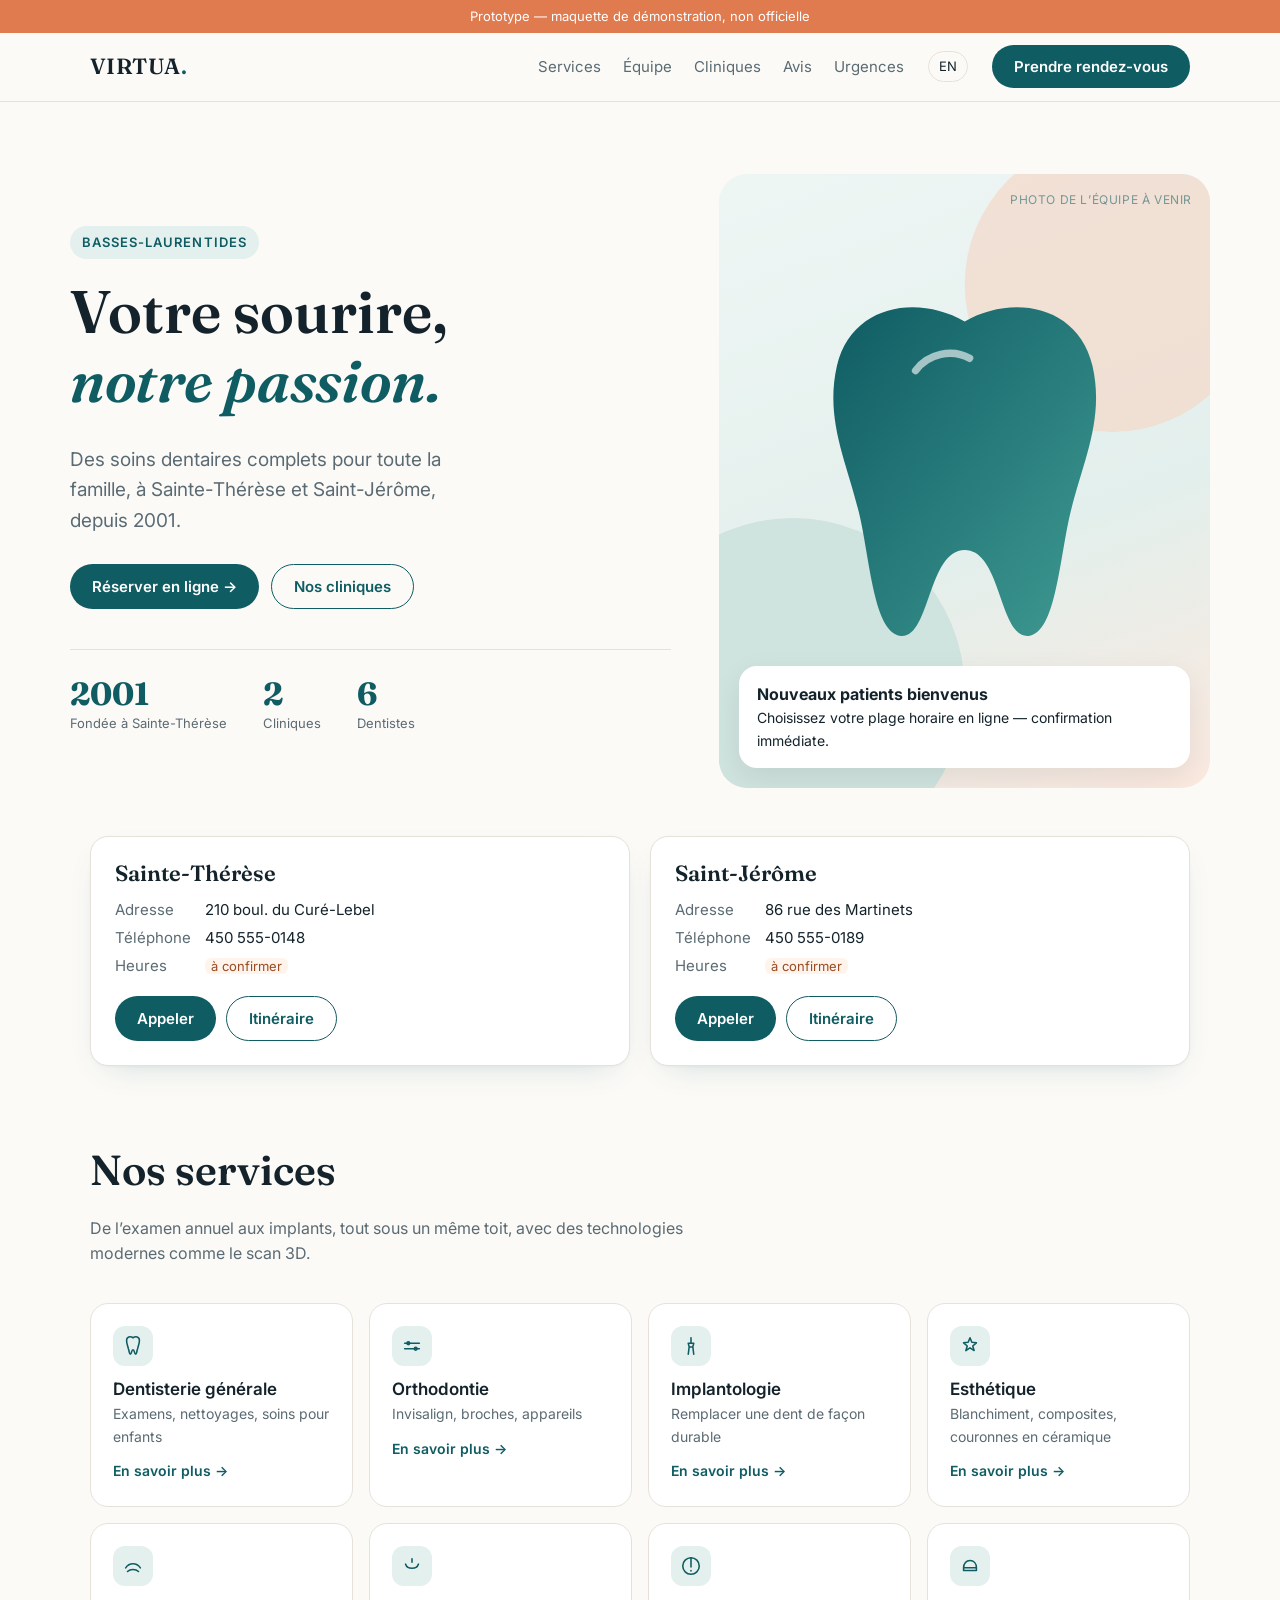
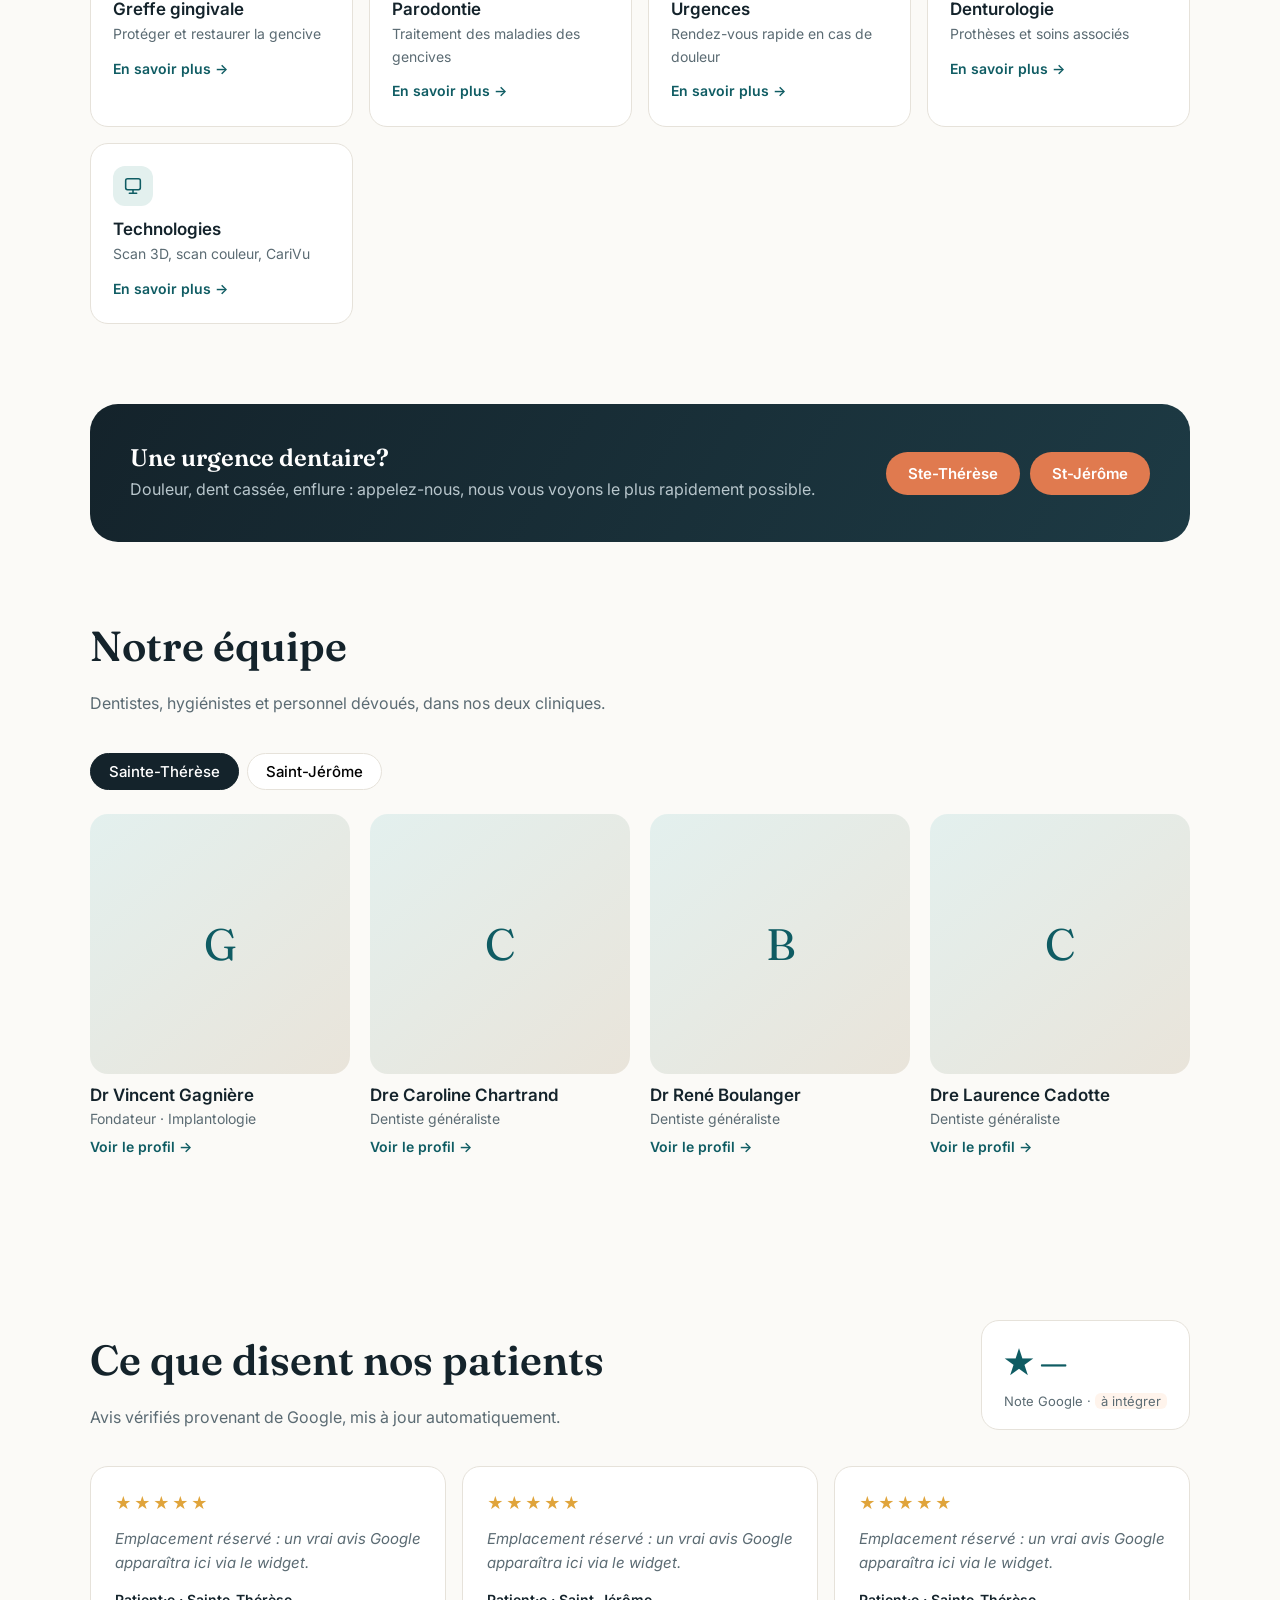
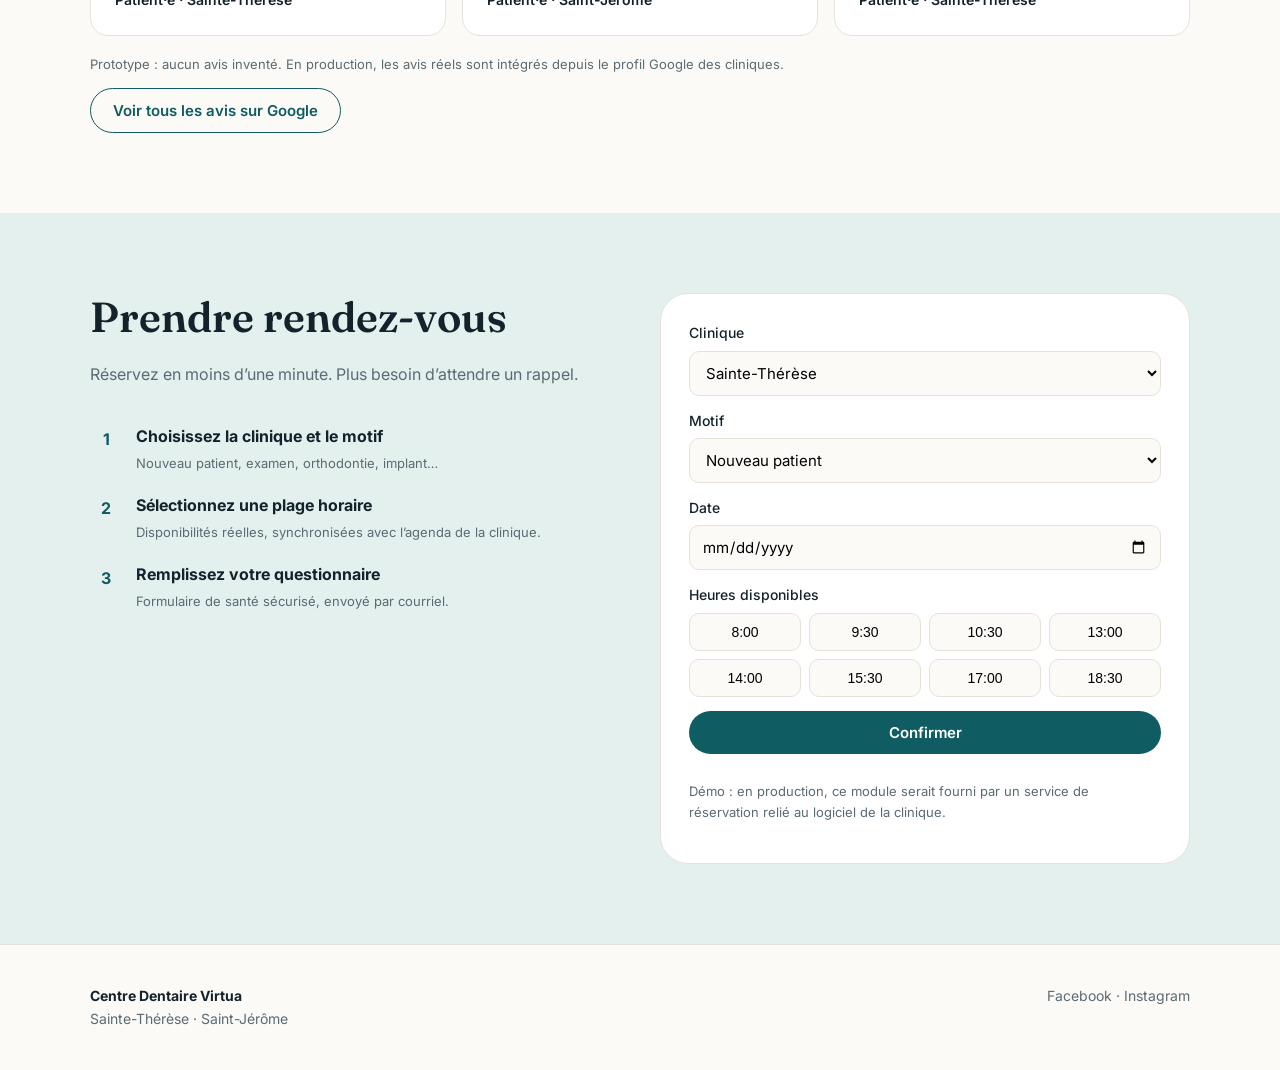
==== dental-prototype/index.html @ 6938bac1 "Add Virtua dental clinic website prototype Fictional demo site (name, dentists, addresses and 555 ph" ====
<!doctype html>
<html lang="fr">
<head>
<meta charset="utf-8"><meta name="robots" content="noindex,nofollow">
<meta name="viewport" content="width=device-width,initial-scale=1">
<title>Centre Dentaire Virtua — Sainte-Thérèse & Saint-Jérôme</title>
<meta name="description" content="Dentistes à Sainte-Thérèse et Saint-Jérôme : dentisterie générale, implants, Invisalign, esthétique, urgences. Prenez rendez-vous en ligne.">
<link rel="preconnect" href="https://fonts.googleapis.com">
<link href="https://fonts.googleapis.com/css2?family=Fraunces:opsz,wght@9..144,500;9..144,600&family=Inter:wght@400;500;600&display=swap" rel="stylesheet">
<script type="application/ld+json">
[{"@context":"https://schema.org","@type":"Dentist","name":"Centre Dentaire Virtua — Sainte-Thérèse","telephone":"+1-450-555-0148","address":{"@type":"PostalAddress","streetAddress":"210 boul. du Curé-Lebel","addressLocality":"Sainte-Thérèse","addressRegion":"QC","addressCountry":"CA"}},
 {"@context":"https://schema.org","@type":"Dentist","name":"Centre Dentaire Virtua — Saint-Jérôme","telephone":"+1-450-555-0189","address":{"@type":"PostalAddress","streetAddress":"86 rue des Martinets","addressLocality":"Saint-Jérôme","addressRegion":"QC","addressCountry":"CA"}}]
</script>
<link rel="stylesheet" href="styles.css">
</head>
<body>
<div class="proto">Prototype — maquette de démonstration, non officielle</div>
<header><div class="wrap nav">
 <a class="logo" href="#">VIRTUA<span>.</span></a>
 <nav><a href="#services">Services</a><a href="#equipe">Équipe</a><a href="#cliniques">Cliniques</a><a href="#avis">Avis</a><a href="#urgence">Urgences</a></nav>
 <a class="lang" href="#">EN</a>
 <a class="btn" href="#rdv">Prendre rendez-vous</a>
</div></header>

<main>
<div class="wrap hero">
 <div>
  <span class="eyebrow">Basses-Laurentides</span>
  <h1>Votre sourire,<br><em>notre passion.</em></h1>
  <p>Des soins dentaires complets pour toute la famille, à Sainte-Thérèse et Saint-Jérôme, depuis 2001.</p>
  <div class="ctas"><a class="btn" href="#rdv">Réserver en ligne →</a><a class="btn ghost" href="#cliniques">Nos cliniques</a></div>
  <div class="stats"><div><b>2001</b><span>Fondée à Sainte-Thérèse</span></div><div><b>2</b><span>Cliniques</span></div><div><b>6</b><span>Dentistes</span></div></div>
 </div>
 <div class="hero-art">
  <svg class="blob" viewBox="0 0 400 500" aria-hidden="true"><defs><linearGradient id="g" x1="0" y1="0" x2="1" y2="1"><stop offset="0" stop-color="#0f5c63"/><stop offset="1" stop-color="#3f9a92"/></linearGradient></defs>
   <circle cx="320" cy="90" r="120" fill="#f6d9c9" opacity=".7"/><circle cx="60" cy="420" r="140" fill="#cfe3df"/>
   <path d="M200 120c-38-22-92-14-104 36-10 44 8 78 18 120 9 38 12 98 34 100 24 2 22-70 52-70s28 72 52 70c22-2 25-62 34-100 10-42 28-76 18-120-12-50-66-58-104-36z" fill="url(#g)"/>
   <path d="M160 160c10-14 30-18 44-10" stroke="#fff" stroke-width="6" stroke-linecap="round" fill="none" opacity=".6"/>
  </svg>
  <div class="ph">photo de l’équipe à venir</div>
  <div class="badge"><b>Nouveaux patients bienvenus</b>Choisissez votre plage horaire en ligne — confirmation immédiate.</div></div>
</div>

<div class="wrap clinics" id="cliniques">
 <div class="clinic"><h3><a href="cliniques/sainte-therese.html">Sainte-Thérèse</a></h3>
  <dl><dt>Adresse</dt><dd>210 boul. du Curé-Lebel</dd><dt>Téléphone</dt><dd>450 555-0148</dd><dt>Heures</dt><dd><span class="todo">à confirmer</span></dd></dl>
  <div class="row"><a class="btn" href="tel:+14505550148">Appeler</a><a class="btn ghost" href="https://maps.google.com/?q=Sainte-Therese+QC">Itinéraire</a></div></div>
 <div class="clinic"><h3><a href="cliniques/saint-jerome.html">Saint-Jérôme</a></h3>
  <dl><dt>Adresse</dt><dd>86 rue des Martinets</dd><dt>Téléphone</dt><dd>450 555-0189</dd><dt>Heures</dt><dd><span class="todo">à confirmer</span></dd></dl>
  <div class="row"><a class="btn" href="tel:+14505550189">Appeler</a><a class="btn ghost" href="https://maps.google.com/?q=Saint-Jerome+QC">Itinéraire</a></div></div>
</div>

<section id="services"><div class="wrap">
 <h2>Nos services</h2><p class="lead">De l’examen annuel aux implants, tout sous un même toit, avec des technologies modernes comme le scan 3D.</p>
 <div class="services" id="svc"></div>
</div></section>

<div class="wrap" id="urgence"><div class="urgent">
 <div><h2>Une urgence dentaire?</h2><p>Douleur, dent cassée, enflure : appelez-nous, nous vous voyons le plus rapidement possible.</p></div>
 <div class="row" style="display:flex;gap:10px;flex-wrap:wrap"><a class="btn" href="tel:+14505550148">Ste-Thérèse</a><a class="btn" href="tel:+14505550189">St-Jérôme</a></div>
</div></div>

<section id="equipe"><div class="wrap">
 <h2>Notre équipe</h2><p class="lead">Dentistes, hygiénistes et personnel dévoués, dans nos deux cliniques.</p>
 <div class="tabs" role="tablist"><button class="tab" role="tab" aria-selected="true" data-c="st">Sainte-Thérèse</button><button class="tab" role="tab" aria-selected="false" data-c="sj">Saint-Jérôme</button></div>
 <div class="team" id="team"></div>
</div></section>

<section id="avis"><div class="wrap">
 <div class="rv-head"><div><h2>Ce que disent nos patients</h2><p class="lead">Avis vérifiés provenant de Google, mis à jour automatiquement.</p></div>
  <div class="rv-score" id="rv-score"><b>★ —</b><span>Note Google · <span class="todo">à intégrer</span></span></div></div>
 <div class="reviews" id="rv-list">
  <figure class="rv"><div class="stars">★★★★★</div><blockquote>Emplacement réservé : un vrai avis Google apparaîtra ici via le widget.</blockquote><figcaption>Patient·e · Sainte-Thérèse</figcaption></figure>
  <figure class="rv"><div class="stars">★★★★★</div><blockquote>Emplacement réservé : un vrai avis Google apparaîtra ici via le widget.</blockquote><figcaption>Patient·e · Saint-Jérôme</figcaption></figure>
  <figure class="rv"><div class="stars">★★★★★</div><blockquote>Emplacement réservé : un vrai avis Google apparaîtra ici via le widget.</blockquote><figcaption>Patient·e · Sainte-Thérèse</figcaption></figure>
 </div>
 <p class="note" id="rv-note" style="margin-top:18px">Prototype : aucun avis inventé. En production, les avis réels sont intégrés depuis le profil Google des cliniques.</p>
 <div class="rv-actions" id="rv-actions"><a class="btn ghost" href="https://www.google.com/search?q=Centre+Dentaire+Virtua">Voir tous les avis sur Google</a></div>
</div></section>

<section id="rdv" style="background:var(--brand-2)"><div class="wrap book">
 <div><h2>Prendre rendez-vous</h2><p class="lead">Réservez en moins d’une minute. Plus besoin d’attendre un rappel.</p>
  <ol class="steps"><li><b>1</b><div><strong>Choisissez la clinique et le motif</strong><br><span class="note">Nouveau patient, examen, orthodontie, implant…</span></div></li>
  <li><b>2</b><div><strong>Sélectionnez une plage horaire</strong><br><span class="note">Disponibilités réelles, synchronisées avec l’agenda de la clinique.</span></div></li>
  <li><b>3</b><div><strong>Remplissez votre questionnaire</strong><br><span class="note">Formulaire de santé sécurisé, envoyé par courriel.</span></div></li></ol></div>
 <form onsubmit="event.preventDefault();this.querySelector('.note.ok').hidden=false">
  <label>Clinique<select><option>Sainte-Thérèse</option><option>Saint-Jérôme</option></select></label>
  <label>Motif<select><option>Nouveau patient</option><option>Examen et nettoyage</option><option>Orthodontie / Invisalign</option><option>Implantologie</option><option>Autre</option></select></label>
  <label>Date<input type="date"></label>
  <div><div style="font-size:14px;font-weight:500;margin-bottom:6px">Heures disponibles</div><div class="slots" id="slots"></div></div>
  <button class="btn" style="justify-content:center">Confirmer</button>
  <p class="note">Démo : en production, ce module serait fourni par un service de réservation relié au logiciel de la clinique.</p>
  <p class="note ok" hidden style="color:var(--brand);font-weight:600">✓ Démo — la réservation serait confirmée ici.</p>
 </form>
</div></section>
</main>

<footer><div class="wrap foot"><div><strong style="color:var(--ink)">Centre Dentaire Virtua</strong><br>Sainte-Thérèse · Saint-Jérôme</div><div>Facebook · Instagram</div></div></footer>
<div class="callbar"><a class="btn ghost" href="tel:+14505550148">Appeler</a><a class="btn" href="#rdv">Réserver</a></div>

<script>
const S=[["Dentisterie générale","Examens, nettoyages, soins pour enfants"],["Orthodontie","Invisalign, broches, appareils"],["Implantologie","Remplacer une dent de façon durable"],["Esthétique","Blanchiment, composites, couronnes en céramique"],["Greffe gingivale","Protéger et restaurer la gencive"],["Parodontie","Traitement des maladies des gencives"],["Urgences","Rendez-vous rapide en cas de douleur"],["Denturologie","Prothèses et soins associés"],["Technologies","Scan 3D, scan couleur, CariVu"]];
const L=["dentisterie-generale", "orthodontie", "implantologie", "esthetique", "greffe-gingivale", "parodontie", "urgences", "denturologie", "technologies"];
const I=['<path d="M12 3c-3-2-7-1-7 3 0 3 1 5 2 9 1 3 1 6 2 6 2 0 1-5 3-5s1 5 3 5c1 0 1-3 2-6 1-4 2-6 2-9 0-4-4-5-7-3z"/>','<path d="M4 9h16M4 15h16"/><circle cx="8" cy="9" r="1.5"/><circle cx="16" cy="15" r="1.5"/>','<path d="M12 3v6M9 9h6l-1 4h-4zM10 13l-1 8M14 13l1 8"/>','<path d="M12 3l2 5 5 .5-4 3.5 1.5 5L12 14l-4.5 3 1.5-5-4-3.5 5-.5z"/>','<path d="M4 14c4-6 12-6 16 0M6 18c3-3 9-3 12 0"/>','<path d="M5 10c2 6 12 6 14 0M12 4v4"/>','<path d="M12 3v10M12 17v.5"/><circle cx="12" cy="12" r="9"/>','<path d="M5 14c0-5 3-8 7-8s7 3 7 8M5 14h14v3H5z"/>','<rect x="4" y="4" width="16" height="12" rx="2"/><path d="M8 20h8M12 16v4"/>'];
svc.innerHTML=S.map(([t,d],i)=>`<a class="svc reveal" href="services/${L[i]}.html"><div class="ic"><svg viewBox="0 0 24 24" fill="none" stroke="currentColor" stroke-width="1.7" stroke-linecap="round" stroke-linejoin="round">${I[i]}</svg></div><h3>${t}</h3><p>${d}</p><span class="more">En savoir plus →</span></a>`).join("");
document.querySelectorAll('.clinic,section h2,.urgent').forEach(e=>e.classList.add('reveal'));
const io=new IntersectionObserver(es=>es.forEach(e=>e.isIntersecting&&(e.target.classList.add('in'),io.unobserve(e.target))),{threshold:.12});
document.querySelectorAll('.reveal').forEach(e=>io.observe(e));
const T={st:[["Dr Vincent Gagnière","Fondateur · Implantologie"],["Dre Caroline Chartrand","Dentiste généraliste"],["Dr René Boulanger","Dentiste généraliste"],["Dre Laurence Cadotte","Dentiste généraliste"]],
 sj:[["Dr André Beauchemin","Chirurgie et esthétique"],["Dre Jessica Grenier","Dentiste généraliste"]]};
function team(c){document.getElementById('team').innerHTML=T[c].map(([n,r])=>`<div class="doc"><div class="pic">${n.split(' ').slice(-1)[0][0]}</div><h3>${n}</h3><p>${r}</p></div>`).join("")}
document.querySelectorAll('.tab').forEach(b=>b.onclick=()=>{document.querySelectorAll('.tab').forEach(x=>x.setAttribute('aria-selected',x===b));team(b.dataset.c)});team('st');
slots.innerHTML=["8:00","9:30","10:30","13:00","14:00","15:30","17:00","18:30"].map(h=>`<button type="button" class="slot" aria-pressed="false">${h}</button>`).join("");
slots.onclick=e=>{if(!e.target.classList.contains('slot'))return;slots.querySelectorAll('.slot').forEach(s=>s.setAttribute('aria-pressed',s===e.target))};
</script>
<script src="reviews.js" defer></script>
<script src="team.js" defer></script>
</body>
</html>
---- dental-prototype/styles.css ----
:root{--bg:#fbfaf7;--ink:#14232b;--muted:#5b6b73;--line:#e6e2da;--brand:#0f5c63;--brand-2:#e3f0ee;--accent:#e07a4f;--card:#fff;--r:18px}
*{box-sizing:border-box}html{scroll-behavior:smooth}
body{margin:0;font:16px/1.6 Inter,system-ui,sans-serif;color:var(--ink);background:var(--bg)}
h1,h2,h3{font-family:Fraunces,Georgia,serif;font-weight:600;line-height:1.15;margin:0 0 .5em}
a{color:inherit}.wrap{max-width:1140px;margin:0 auto;padding:0 20px}
.proto{background:var(--accent);color:#fff;text-align:center;font-size:13px;padding:6px}
header{position:sticky;top:0;z-index:10;background:rgba(251,250,247,.92);backdrop-filter:blur(8px);border-bottom:1px solid var(--line)}
.nav{display:flex;align-items:center;gap:24px;height:68px}
.logo{font-family:Fraunces,serif;font-size:22px;font-weight:600;text-decoration:none;letter-spacing:.02em}
.logo span{color:var(--brand)}
.nav nav{display:flex;gap:22px;margin-left:auto;font-size:15px}
.nav nav a{text-decoration:none;color:var(--muted)}.nav nav a:hover{color:var(--ink)}
.lang{font-size:13px;border:1px solid var(--line);border-radius:99px;padding:4px 10px;text-decoration:none}
.btn{display:inline-flex;align-items:center;gap:8px;background:var(--brand);color:#fff;border:0;border-radius:99px;padding:12px 22px;font:600 15px Inter,sans-serif;text-decoration:none;cursor:pointer}
.btn:hover{filter:brightness(1.1)}.btn.ghost{background:transparent;color:var(--brand);border:1.5px solid var(--brand)}
.hero{padding:72px 0 56px;display:grid;grid-template-columns:1.1fr .9fr;gap:48px;align-items:center}
.hero h1{font-size:clamp(38px,5vw,60px)}.hero p{font-size:19px;color:var(--muted);max-width:34ch}
.hero .ctas{display:flex;gap:12px;flex-wrap:wrap;margin-top:28px}
.hero-art{aspect-ratio:4/5;border-radius:28px;background:linear-gradient(160deg,var(--brand-2),#cfe3df 60%,#f6d9c9);position:relative;overflow:hidden}
.hero-art .badge{position:absolute;left:20px;bottom:20px;right:20px;background:var(--card);border-radius:var(--r);padding:16px 18px;box-shadow:0 10px 30px rgba(0,0,0,.08);font-size:14px}
.hero-art .badge b{display:block;font-size:16px}
.hero-art .ph{position:absolute;top:16px;right:18px;color:var(--brand);opacity:.55;font-size:12px;letter-spacing:.05em;text-transform:uppercase}
.hero-art .blob{position:absolute;inset:0;width:100%;height:100%}
.hero-art{background:linear-gradient(160deg,#eef6f4,#e3efec 60%,#fbe9df)}
.stats{display:flex;gap:36px;margin-top:40px;padding-top:28px;border-top:1px solid var(--line)}
.stats b{display:block;font-family:Fraunces,serif;font-size:32px;color:var(--brand);line-height:1}
.stats span{font-size:13px;color:var(--muted)}
.eyebrow{display:inline-block;font-size:13px;font-weight:600;letter-spacing:.08em;text-transform:uppercase;color:var(--brand);background:var(--brand-2);padding:6px 12px;border-radius:99px;margin-bottom:18px}
.hero h1 em{font-style:italic;color:var(--brand)}
.svc .ic svg{width:22px;height:22px}
.svc .more{display:inline-block;margin-top:12px;font-size:14px;font-weight:600;color:var(--brand)}
@media (prefers-reduced-motion:reduce){.reveal{opacity:1;transform:none;transition:none}}
.clinic{box-shadow:0 1px 2px rgba(0,0,0,.03),0 12px 32px -18px rgba(15,92,99,.25)}
.doc .pic{font-size:44px}
.clinics{display:grid;grid-template-columns:1fr 1fr;gap:20px;margin-top:-8px}
.clinic{background:var(--card);border:1px solid var(--line);border-radius:var(--r);padding:24px}
.clinic h3{font-size:22px}.clinic dl{display:grid;grid-template-columns:auto 1fr;gap:4px 14px;margin:12px 0 18px;font-size:15px}
.clinic dt{color:var(--muted)}.clinic dd{margin:0}
.clinic .row{display:flex;gap:10px;flex-wrap:wrap}
.todo{background:#fff4ec;color:#9a4a22;border-radius:6px;padding:0 6px;font-size:13px}
section{padding:80px 0}section h2{font-size:clamp(30px,3.5vw,42px)}
.lead{color:var(--muted);max-width:60ch;margin-bottom:36px}
.services{display:grid;grid-template-columns:repeat(auto-fill,minmax(240px,1fr));gap:16px}
.svc{background:var(--card);border:1px solid var(--line);border-radius:var(--r);padding:22px;text-decoration:none;transition:.2s}
.svc:hover{border-color:var(--brand);transform:translateY(-2px)}
.svc .ic{width:40px;height:40px;border-radius:12px;background:var(--brand-2);display:grid;place-items:center;margin-bottom:14px;color:var(--brand)}
.svc h3{font-family:Inter,sans-serif;font-size:17px;margin-bottom:4px}.svc p{margin:0;color:var(--muted);font-size:14px}
.urgent{color:#fff;border-radius:28px;padding:40px;display:flex;justify-content:space-between;align-items:center;gap:24px;flex-wrap:wrap}
.urgent h2{margin:0}.urgent p{color:#b8c6cc;margin:.3em 0 0}
.urgent .btn{background:var(--accent)}
.tabs{display:flex;gap:8px;margin-bottom:24px}
.tab{border:1px solid var(--line);background:var(--card);border-radius:99px;padding:8px 18px;cursor:pointer;font:500 15px Inter}
.tab[aria-selected=true]{background:var(--ink);color:#fff;border-color:var(--ink)}
.team{display:grid;grid-template-columns:repeat(auto-fill,minmax(220px,1fr));gap:20px}
.doc .pic{aspect-ratio:1;border-radius:var(--r);background:linear-gradient(140deg,var(--brand-2),#e9e4da);margin-bottom:12px;display:grid;place-items:center;font-family:Fraunces;font-size:44px;color:var(--brand)}
.doc h3{font-family:Inter;font-size:17px;margin:0}.doc p{margin:2px 0 0;color:var(--muted);font-size:14px}
.book{display:grid;grid-template-columns:1fr 1fr;gap:40px;align-items:start}
form{background:var(--card);border:1px solid var(--line);border-radius:28px;padding:28px;display:grid;gap:14px}
label{font-size:14px;font-weight:500;display:grid;gap:6px}
select,input{font:15px Inter;padding:11px 12px;border:1px solid var(--line);border-radius:10px;background:var(--bg)}
.slots{display:grid;grid-template-columns:repeat(4,1fr);gap:8px}
.slot{border:1px solid var(--line);border-radius:10px;padding:10px 0;text-align:center;font-size:14px;cursor:pointer;background:var(--bg)}
.slot[aria-pressed=true]{background:var(--brand);color:#fff;border-color:var(--brand)}
.note{font-size:13px;color:var(--muted)}
.steps{list-style:none;padding:0;margin:0;display:grid;gap:18px}
.steps li{display:flex;gap:14px}.steps b{flex:none;width:32px;height:32px;border-radius:50%;background:var(--brand-2);color:var(--brand);display:grid;place-items:center}
footer{border-top:1px solid var(--line);padding:40px 0;color:var(--muted);font-size:14px}
.foot{display:flex;justify-content:space-between;flex-wrap:wrap;gap:20px}
.callbar{display:none}
.clinic{box-shadow:0 1px 2px rgba(0,0,0,.03),0 12px 32px -18px rgba(15,92,99,.25)}
.urgent{background:linear-gradient(120deg,#14232b,#1d3a44)}
@media (max-width:860px){
 .nav nav{display:none}.hero,.book,.clinics{grid-template-columns:1fr}.hero{padding:40px 0}
 .hero-art{aspect-ratio:16/10}section{padding:56px 0}.urgent{padding:28px}
 .callbar{display:grid;grid-template-columns:1fr 1fr;position:fixed;bottom:0;left:0;right:0;background:var(--card);border-top:1px solid var(--line);padding:10px;gap:10px;z-index:20}
 .callbar a{justify-content:center}body{padding-bottom:72px}
}

.rv-head{display:flex;justify-content:space-between;align-items:end;gap:24px;flex-wrap:wrap}
.rv-score{background:var(--card);border:1px solid var(--line);border-radius:var(--r);padding:16px 22px;margin-bottom:36px}
.rv-score b{display:block;font-family:Fraunces,serif;font-size:32px;color:var(--brand)}.rv-score span{font-size:13px;color:var(--muted)}
.reviews{display:grid;grid-template-columns:repeat(auto-fill,minmax(280px,1fr));gap:16px}
.rv{margin:0;background:var(--card);border:1px solid var(--line);border-radius:var(--r);padding:24px}
.stars{color:#e0a43b;letter-spacing:2px}.rv blockquote{margin:10px 0 14px;font-size:15px;color:var(--muted);font-style:italic}
.rv figcaption{font-size:14px;font-weight:600}
.clinic h3 a{text-decoration:none}.clinic h3 a:hover{color:var(--brand)}
.page-hero{padding:56px 0 24px}.page-hero h1{font-size:clamp(36px,5vw,56px)}.page-hero p{font-size:19px;color:var(--muted);max-width:60ch}
.crumbs{font-size:14px;color:var(--muted);margin-bottom:18px}.crumbs a{color:var(--brand)}
.prose{max-width:68ch}.prose h2{font-size:28px;margin-top:1.6em}.prose li{margin:.3em 0}
.side{background:var(--card);border:1px solid var(--line);border-radius:var(--r);padding:24px;position:sticky;top:90px}
.cols{display:grid;grid-template-columns:1fr 320px;gap:48px;align-items:start;padding-bottom:80px}
.map{border:0;width:100%;height:320px;border-radius:var(--r)}
@media (max-width:860px){.cols{grid-template-columns:1fr}.side{position:static}}
.rv-actions{display:flex;gap:10px;flex-wrap:wrap;margin-top:12px}
.rv-author{display:flex;gap:10px;align-items:center}.rv-author img{border-radius:50%}.rv-author a{text-decoration:none}.rv-author small{font-weight:400;color:var(--muted)}

.doc[role=button]{cursor:pointer;border-radius:var(--r);transition:.2s}
.doc[role=button]:hover .pic,.doc[role=button]:focus-visible .pic{box-shadow:0 0 0 3px var(--brand);transform:translateY(-2px)}
.doc .pic{transition:.2s}.doc[role=button]:focus-visible{outline:none}
.doc .more{display:inline-block;margin-top:6px;font-size:14px;font-weight:600;color:var(--brand)}
dialog.bio{border:0;padding:0;border-radius:24px;max-width:520px;width:calc(100% - 32px);box-shadow:0 30px 80px -20px rgba(0,0,0,.35);color:var(--ink);background:var(--card)}
dialog.bio::backdrop{background:rgba(20,35,43,.45);backdrop-filter:blur(3px)}
.bio-in{padding:28px;position:relative}
.bio-x{position:absolute;top:14px;right:14px;width:36px;height:36px;border-radius:50%;border:1px solid var(--line);background:var(--bg);font-size:20px;cursor:pointer}
.bio-top{display:flex;gap:18px;align-items:center;margin-bottom:16px}
.bio-top .pic{width:84px;height:84px;flex:none;border-radius:20px;background:linear-gradient(140deg,var(--brand-2),#e9e4da);display:grid;place-items:center;font-family:Fraunces,serif;font-size:36px;color:var(--brand)}
.bio-top h3{font-size:24px;margin:0}.bio-top p{margin:2px 0}
.bio-tags{display:flex;gap:8px;flex-wrap:wrap;margin:14px 0 20px}.bio-tags span{background:var(--brand-2);color:var(--brand);border-radius:99px;padding:4px 12px;font-size:13px;font-weight:500}
.bio-cta{display:flex;gap:10px;flex-wrap:wrap;margin-bottom:12px}
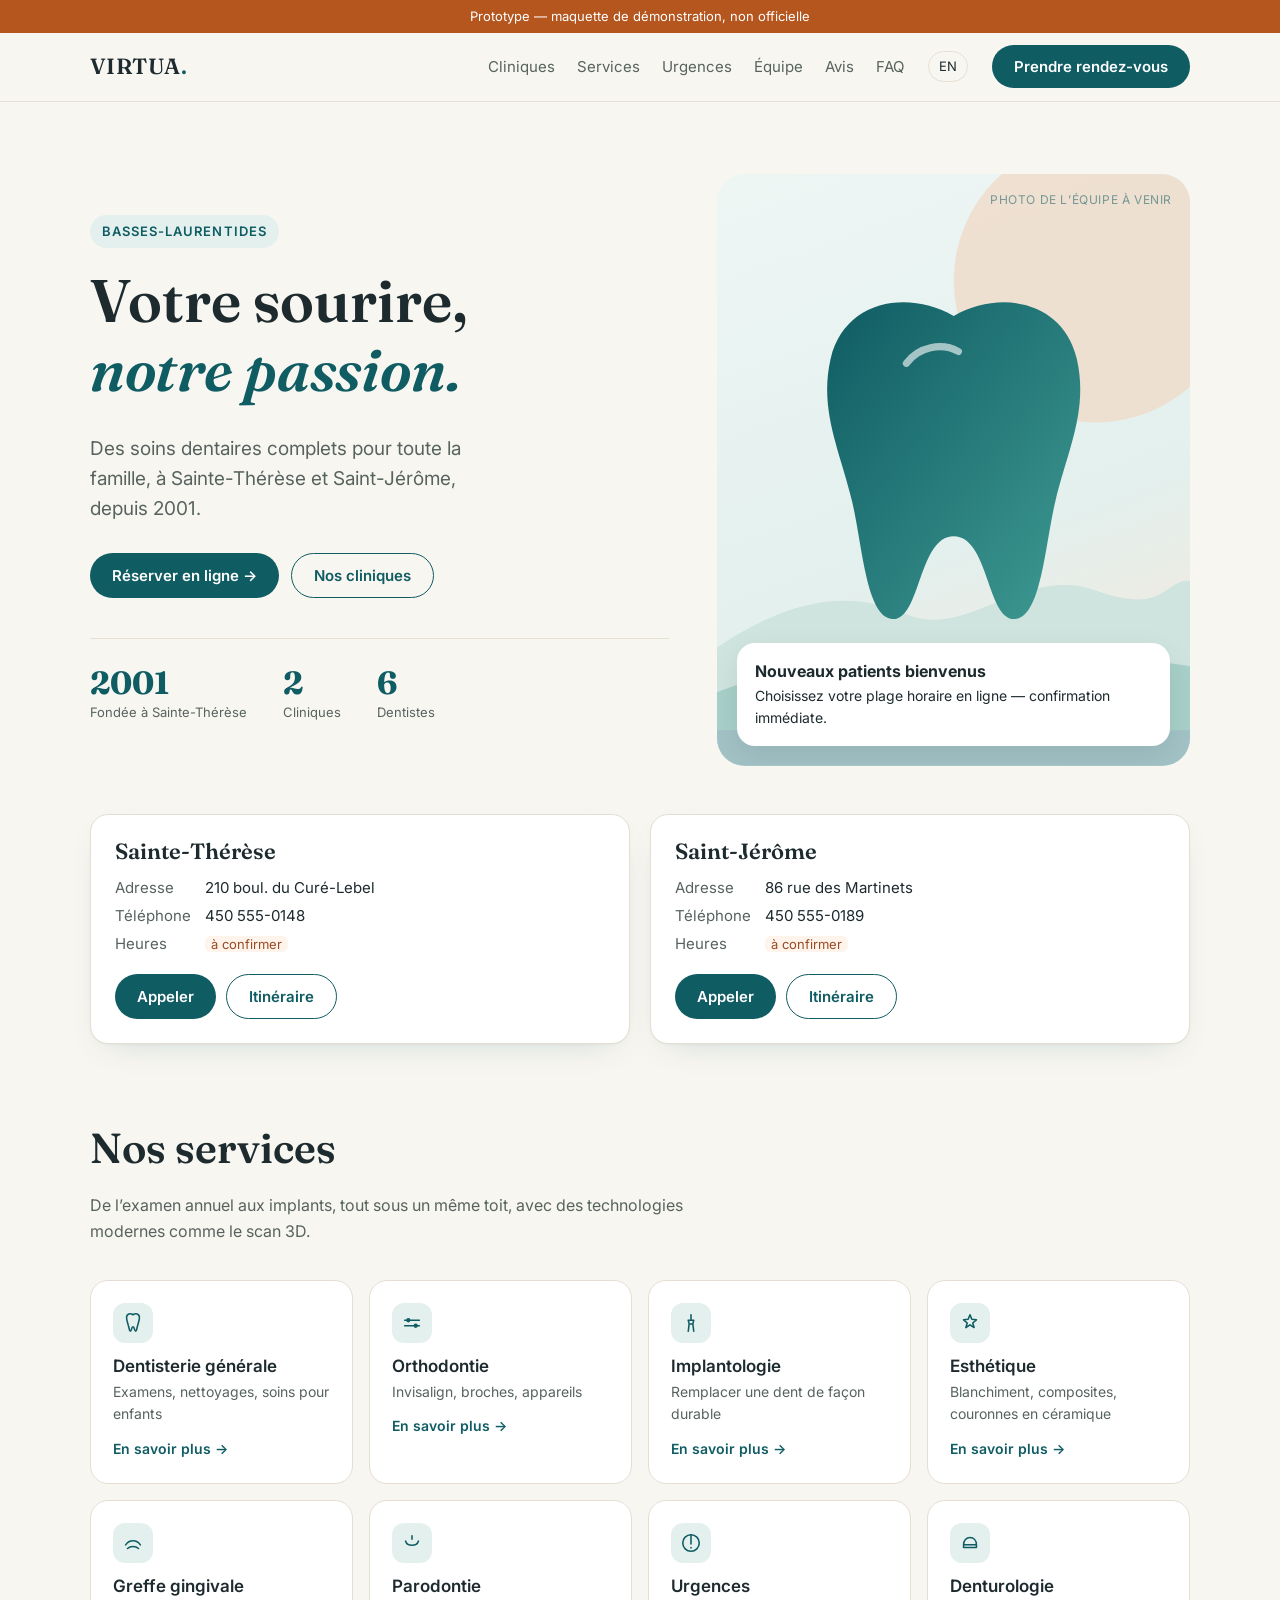
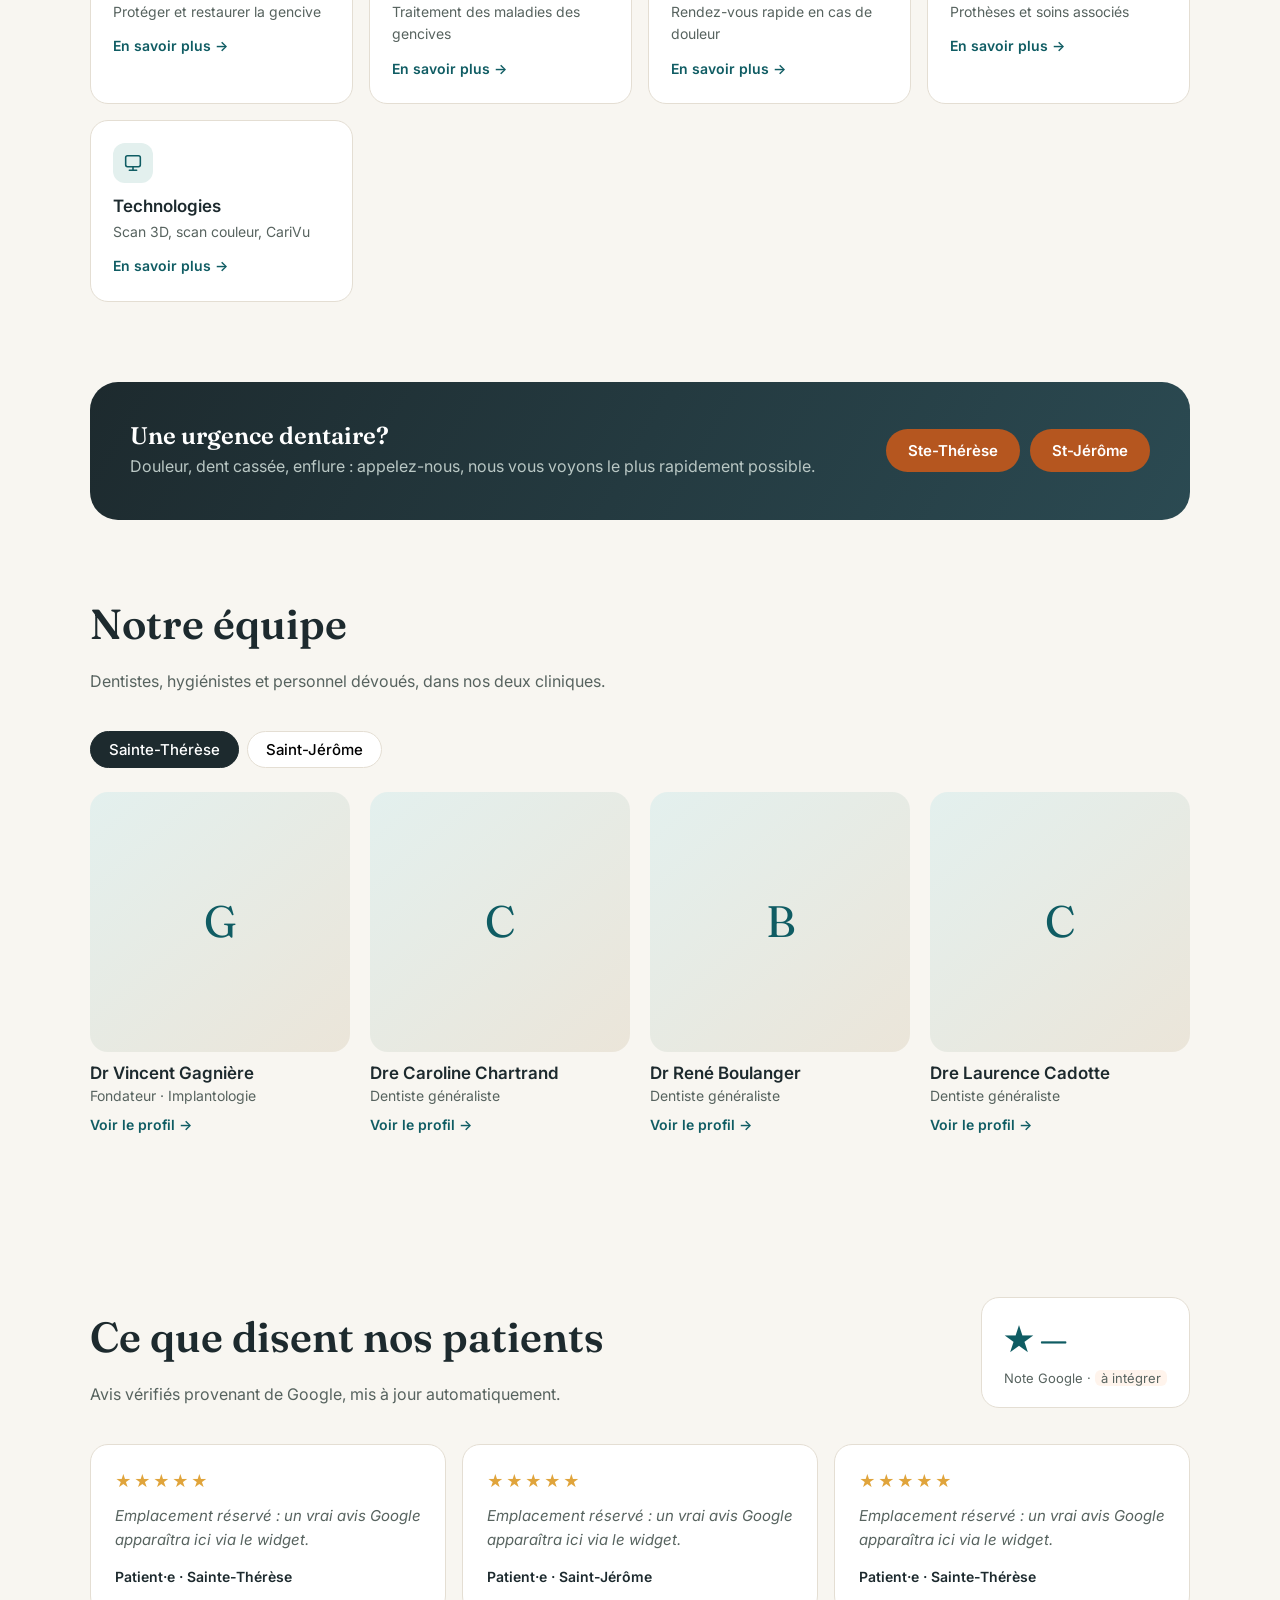
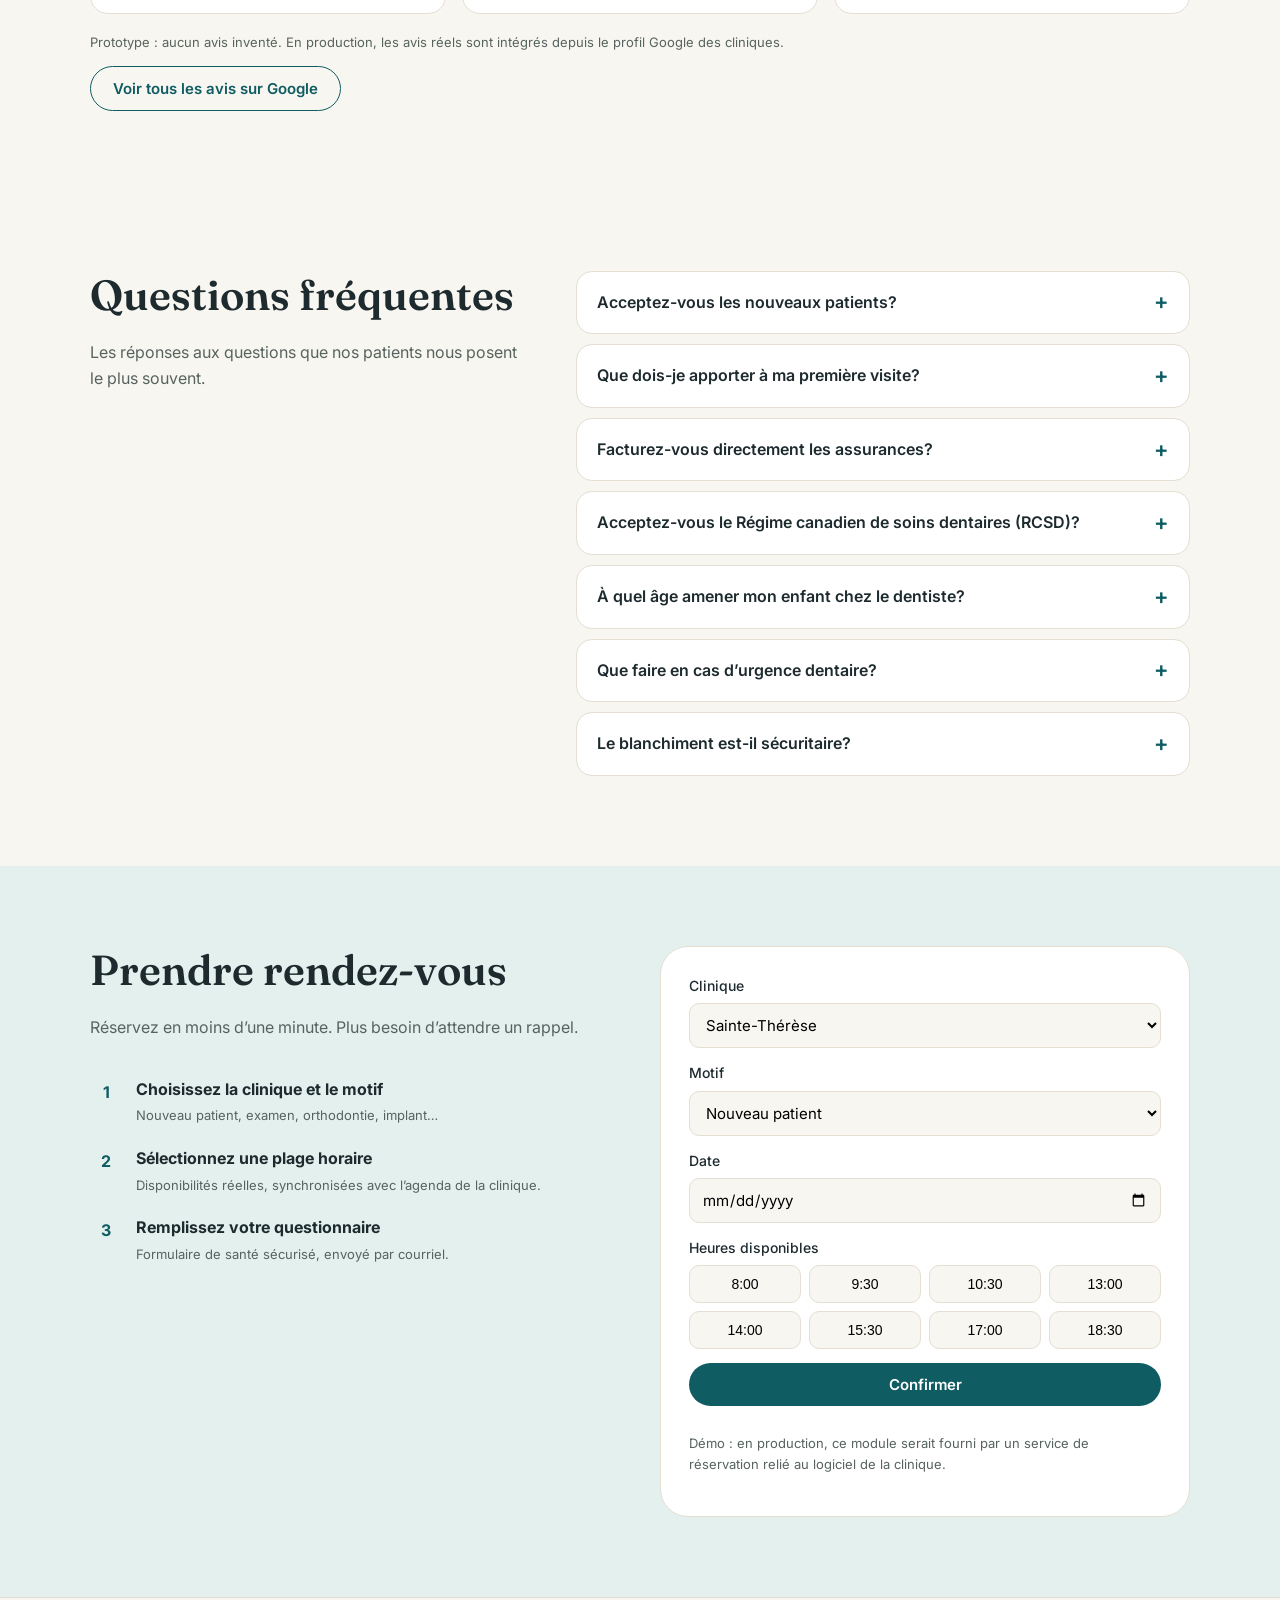
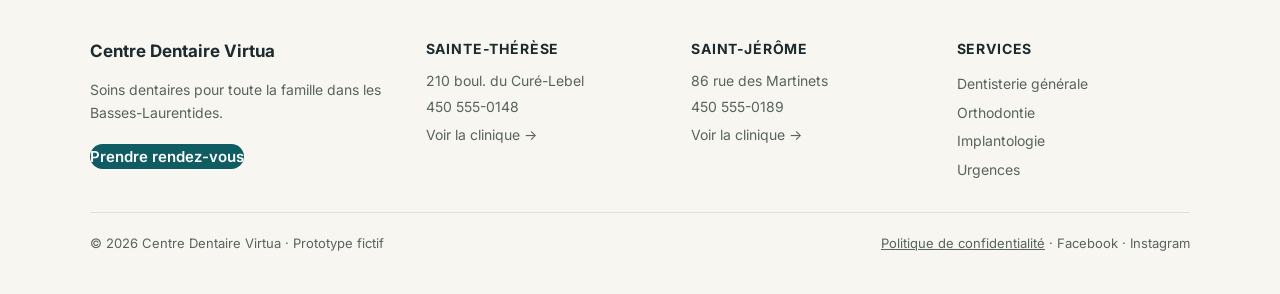
==== commit ad4573a1: "Update Virtua dental prototype Teal + Laurentides accent palette, phone menu and layout fixes, FAQ, " ====
--- a/dental-prototype/index.html
+++ b/dental-prototype/index.html
@@ -17,8 +17,8 @@
 <div class="proto">Prototype — maquette de démonstration, non officielle</div>
 <header><div class="wrap nav">
  <a class="logo" href="#">VIRTUA<span>.</span></a>
- <nav><a href="#services">Services</a><a href="#equipe">Équipe</a><a href="#cliniques">Cliniques</a><a href="#avis">Avis</a><a href="#urgence">Urgences</a></nav>
- <a class="lang" href="#">EN</a>
+ <nav onclick="if(event.target.tagName==='A')this.closest('header').classList.remove('open')"><a href="#cliniques">Cliniques</a><a href="#services">Services</a><a href="#urgence">Urgences</a><a href="#equipe">Équipe</a><a href="#avis">Avis</a><a href="#faq">FAQ</a></nav>
+ <button class="menu-btn" aria-label="Menu" aria-expanded="false" onclick="const h=this.closest('header');h.classList.toggle('open');this.setAttribute('aria-expanded',h.classList.contains('open'))">☰</button><a class="lang" href="#">EN</a>
  <a class="btn" href="#rdv">Prendre rendez-vous</a>
 </div></header>
 
@@ -33,7 +33,7 @@
  </div>
  <div class="hero-art">
   <svg class="blob" viewBox="0 0 400 500" aria-hidden="true"><defs><linearGradient id="g" x1="0" y1="0" x2="1" y2="1"><stop offset="0" stop-color="#0f5c63"/><stop offset="1" stop-color="#3f9a92"/></linearGradient></defs>
-   <circle cx="320" cy="90" r="120" fill="#f6d9c9" opacity=".7"/><circle cx="60" cy="420" r="140" fill="#cfe3df"/>
+   <circle cx="320" cy="90" r="120" fill="#f1d9c4" opacity=".7"/><path d="M0 400 C60 360 110 350 160 372 S260 330 320 352 S380 340 400 344 V500 H0z" fill="#cfe3df"/><path d="M0 438 C70 410 130 404 190 424 S300 398 400 416 V500 H0z" fill="#a8cfc9"/><path d="M0 470 H400 V500 H0z" fill="#9fb9c4" opacity=".55"/>
    <path d="M200 120c-38-22-92-14-104 36-10 44 8 78 18 120 9 38 12 98 34 100 24 2 22-70 52-70s28 72 52 70c22-2 25-62 34-100 10-42 28-76 18-120-12-50-66-58-104-36z" fill="url(#g)"/>
    <path d="M160 160c10-14 30-18 44-10" stroke="#fff" stroke-width="6" stroke-linecap="round" fill="none" opacity=".6"/>
   </svg>
@@ -78,25 +78,32 @@
  <div class="rv-actions" id="rv-actions"><a class="btn ghost" href="https://www.google.com/search?q=Centre+Dentaire+Virtua">Voir tous les avis sur Google</a></div>
 </div></section>
 
+<section id="faq"><div class="wrap faq-wrap"><div><h2>Questions fréquentes</h2><p class="lead">Les réponses aux questions que nos patients nous posent le plus souvent.</p></div><div class="faq"><details class="faq-item"><summary>Acceptez-vous les nouveaux patients?</summary><p>Oui, dans nos deux cliniques. Réservez en ligne en choisissant « Nouveau patient » ou appelez-nous.</p></details><details class="faq-item"><summary>Que dois-je apporter à ma première visite?</summary><p>Une pièce d’identité, votre carte d’assurance dentaire, la liste de vos médicaments et, si possible, vos radiographies récentes. Vous pouvez remplir votre questionnaire de santé en ligne avant la visite.</p></details><details class="faq-item"><summary>Facturez-vous directement les assurances?</summary><p><span class="todo">à confirmer avec la clinique</span> La plupart des cliniques transmettent la réclamation à l’assureur pour que vous ne payiez que votre portion.</p></details><details class="faq-item"><summary>Acceptez-vous le Régime canadien de soins dentaires (RCSD)?</summary><p><span class="todo">à confirmer avec la clinique</span></p></details><details class="faq-item"><summary>À quel âge amener mon enfant chez le dentiste?</summary><p>Nous recommandons une première visite vers 3 ans, ou dès que toutes les dents primaires sont sorties. Au Québec, plusieurs soins pour les enfants de moins de 10 ans sont couverts par la RAMQ.</p></details><details class="faq-item"><summary>Que faire en cas d’urgence dentaire?</summary><p>Appelez la clinique la plus proche dès l’ouverture : nous réservons des plages pour les urgences. Consultez aussi notre page <a href="services/urgences.html">Urgences</a> pour savoir quoi faire en attendant.</p></details><details class="faq-item"><summary>Le blanchiment est-il sécuritaire?</summary><p>Oui, lorsqu’il est supervisé par un dentiste. Nous évaluons d’abord vos dents et gencives pour choisir la méthode appropriée.</p></details></div></div></section>
+
 <section id="rdv" style="background:var(--brand-2)"><div class="wrap book">
  <div><h2>Prendre rendez-vous</h2><p class="lead">Réservez en moins d’une minute. Plus besoin d’attendre un rappel.</p>
   <ol class="steps"><li><b>1</b><div><strong>Choisissez la clinique et le motif</strong><br><span class="note">Nouveau patient, examen, orthodontie, implant…</span></div></li>
   <li><b>2</b><div><strong>Sélectionnez une plage horaire</strong><br><span class="note">Disponibilités réelles, synchronisées avec l’agenda de la clinique.</span></div></li>
   <li><b>3</b><div><strong>Remplissez votre questionnaire</strong><br><span class="note">Formulaire de santé sécurisé, envoyé par courriel.</span></div></li></ol></div>
- <form onsubmit="event.preventDefault();this.querySelector('.note.ok').hidden=false">
+ <form id="bk" novalidate>
   <label>Clinique<select><option>Sainte-Thérèse</option><option>Saint-Jérôme</option></select></label>
   <label>Motif<select><option>Nouveau patient</option><option>Examen et nettoyage</option><option>Orthodontie / Invisalign</option><option>Implantologie</option><option>Autre</option></select></label>
-  <label>Date<input type="date"></label>
+  <label>Date<input type="date" id="bk-date" required></label><p class="note err" id="bk-err" hidden></p>
   <div><div style="font-size:14px;font-weight:500;margin-bottom:6px">Heures disponibles</div><div class="slots" id="slots"></div></div>
   <button class="btn" style="justify-content:center">Confirmer</button>
   <p class="note">Démo : en production, ce module serait fourni par un service de réservation relié au logiciel de la clinique.</p>
-  <p class="note ok" hidden style="color:var(--brand);font-weight:600">✓ Démo — la réservation serait confirmée ici.</p>
+  <p class="note ok" id="bk-ok" hidden style="color:var(--brand);font-weight:600"></p>
  </form>
 </div></section>
 </main>
 
-<footer><div class="wrap foot"><div><strong style="color:var(--ink)">Centre Dentaire Virtua</strong><br>Sainte-Thérèse · Saint-Jérôme</div><div>Facebook · Instagram</div></div></footer>
-<div class="callbar"><a class="btn ghost" href="tel:+14505550148">Appeler</a><a class="btn" href="#rdv">Réserver</a></div>
+<footer><div class="wrap"><div class="foot-grid">
+ <div><strong style="color:var(--ink);font-size:17px">Centre Dentaire Virtua</strong><p>Soins dentaires pour toute la famille dans les Basses-Laurentides.</p><a class="btn" style="display:inline-flex;color:#fff;margin-top:6px" href="index.html#rdv">Prendre rendez-vous</a></div>
+ <div><h4>Sainte-Thérèse</h4><span>210 boul. du Curé-Lebel</span><a href="tel:+14505550148">450 555-0148</a><a href="cliniques/sainte-therese.html">Voir la clinique →</a></div>
+ <div><h4>Saint-Jérôme</h4><span>86 rue des Martinets</span><a href="tel:+14505550189">450 555-0189</a><a href="cliniques/saint-jerome.html">Voir la clinique →</a></div>
+ <div><h4>Services</h4><a href="services/dentisterie-generale.html">Dentisterie générale</a><a href="services/orthodontie.html">Orthodontie</a><a href="services/implantologie.html">Implantologie</a><a href="services/urgences.html">Urgences</a></div>
+</div><div class="foot-legal"><span>© 2026 Centre Dentaire Virtua · Prototype fictif</span><span><a href="#" style="display:inline">Politique de confidentialité</a> · Facebook · Instagram</span></div></div></footer>
+<div class="callbar"><a class="btn ghost" href="#cliniques">Appeler</a><a class="btn" href="#rdv">Réserver</a></div>
 
 <script>
 const S=[["Dentisterie générale","Examens, nettoyages, soins pour enfants"],["Orthodontie","Invisalign, broches, appareils"],["Implantologie","Remplacer une dent de façon durable"],["Esthétique","Blanchiment, composites, couronnes en céramique"],["Greffe gingivale","Protéger et restaurer la gencive"],["Parodontie","Traitement des maladies des gencives"],["Urgences","Rendez-vous rapide en cas de douleur"],["Denturologie","Prothèses et soins associés"],["Technologies","Scan 3D, scan couleur, CariVu"]];
@@ -112,6 +119,20 @@
 document.querySelectorAll('.tab').forEach(b=>b.onclick=()=>{document.querySelectorAll('.tab').forEach(x=>x.setAttribute('aria-selected',x===b));team(b.dataset.c)});team('st');
 slots.innerHTML=["8:00","9:30","10:30","13:00","14:00","15:30","17:00","18:30"].map(h=>`<button type="button" class="slot" aria-pressed="false">${h}</button>`).join("");
 slots.onclick=e=>{if(!e.target.classList.contains('slot'))return;slots.querySelectorAll('.slot').forEach(s=>s.setAttribute('aria-pressed',s===e.target))};
+
+(function(){const f=document.getElementById('bk'),d=document.getElementById('bk-date'),err=document.getElementById('bk-err'),ok=document.getElementById('bk-ok');
+const t=new Date();t.setDate(t.getDate()+1);d.min=t.toISOString().slice(0,10);
+const show=m=>{err.textContent=m;err.hidden=!m};
+d.addEventListener('change',()=>{const day=new Date(d.value+'T12:00').getDay();show(day===0||day===6?'Nos cliniques sont fermées la fin de semaine. Choisissez un jour de semaine.':'')});
+f.addEventListener('submit',e=>{e.preventDefault();ok.hidden=true;
+ const slot=f.querySelector('.slot[aria-pressed=true]');
+ if(!d.value)return show('Choisissez une date.');
+ const day=new Date(d.value+'T12:00').getDay();if(day===0||day===6)return show('Nos cliniques sont fermées la fin de semaine. Choisissez un jour de semaine.');
+ if(!slot)return show('Choisissez une heure.');
+ show('');const [c,m]=f.querySelectorAll('select');
+ const date=new Date(d.value+'T12:00').toLocaleDateString('fr-CA',{weekday:'long',day:'numeric',month:'long'});
+ ok.textContent=`✓ Démo : ${m.value} à ${c.value}, ${date} à ${slot.textContent}. En production, une confirmation serait envoyée par courriel.`;ok.hidden=false;});
+})();
 </script>
 <script src="reviews.js" defer></script>
 <script src="team.js" defer></script>
--- a/dental-prototype/styles.css
+++ b/dental-prototype/styles.css
@@ -1,10 +1,10 @@
-:root{--bg:#fbfaf7;--ink:#14232b;--muted:#5b6b73;--line:#e6e2da;--brand:#0f5c63;--brand-2:#e3f0ee;--accent:#e07a4f;--card:#fff;--r:18px}
+:root{--bg:#f8f6f1;--ink:#1d2a2e;--muted:#57635f;--line:#e4ded3;--brand:#0f5c63;--brand-2:#e3f0ee;--accent:#b5561f;--card:#fff;--r:18px}
 *{box-sizing:border-box}html{scroll-behavior:smooth}
 body{margin:0;font:16px/1.6 Inter,system-ui,sans-serif;color:var(--ink);background:var(--bg)}
 h1,h2,h3{font-family:Fraunces,Georgia,serif;font-weight:600;line-height:1.15;margin:0 0 .5em}
 a{color:inherit}.wrap{max-width:1140px;margin:0 auto;padding:0 20px}
 .proto{background:var(--accent);color:#fff;text-align:center;font-size:13px;padding:6px}
-header{position:sticky;top:0;z-index:10;background:rgba(251,250,247,.92);backdrop-filter:blur(8px);border-bottom:1px solid var(--line)}
+header{position:sticky;top:0;z-index:10;background:rgba(248,246,241,.92);backdrop-filter:blur(8px);border-bottom:1px solid var(--line)}
 .nav{display:flex;align-items:center;gap:24px;height:68px}
 .logo{font-family:Fraunces,serif;font-size:22px;font-weight:600;text-decoration:none;letter-spacing:.02em}
 .logo span{color:var(--brand)}
@@ -13,15 +13,15 @@
 .lang{font-size:13px;border:1px solid var(--line);border-radius:99px;padding:4px 10px;text-decoration:none}
 .btn{display:inline-flex;align-items:center;gap:8px;background:var(--brand);color:#fff;border:0;border-radius:99px;padding:12px 22px;font:600 15px Inter,sans-serif;text-decoration:none;cursor:pointer}
 .btn:hover{filter:brightness(1.1)}.btn.ghost{background:transparent;color:var(--brand);border:1.5px solid var(--brand)}
-.hero{padding:72px 0 56px;display:grid;grid-template-columns:1.1fr .9fr;gap:48px;align-items:center}
+.hero{padding:72px 20px 56px;display:grid;grid-template-columns:1.1fr .9fr;gap:48px;align-items:center}
 .hero h1{font-size:clamp(38px,5vw,60px)}.hero p{font-size:19px;color:var(--muted);max-width:34ch}
 .hero .ctas{display:flex;gap:12px;flex-wrap:wrap;margin-top:28px}
-.hero-art{aspect-ratio:4/5;border-radius:28px;background:linear-gradient(160deg,var(--brand-2),#cfe3df 60%,#f6d9c9);position:relative;overflow:hidden}
+.hero-art{aspect-ratio:4/5;border-radius:28px;background:linear-gradient(160deg,var(--brand-2),#cfe3df 60%,#f1d9c4);position:relative;overflow:hidden}
 .hero-art .badge{position:absolute;left:20px;bottom:20px;right:20px;background:var(--card);border-radius:var(--r);padding:16px 18px;box-shadow:0 10px 30px rgba(0,0,0,.08);font-size:14px}
 .hero-art .badge b{display:block;font-size:16px}
 .hero-art .ph{position:absolute;top:16px;right:18px;color:var(--brand);opacity:.55;font-size:12px;letter-spacing:.05em;text-transform:uppercase}
 .hero-art .blob{position:absolute;inset:0;width:100%;height:100%}
-.hero-art{background:linear-gradient(160deg,#eef6f4,#e3efec 60%,#fbe9df)}
+.hero-art{background:linear-gradient(160deg,#eef6f4,#e3f0ee 60%,#f7e6d6)}
 .stats{display:flex;gap:36px;margin-top:40px;padding-top:28px;border-top:1px solid var(--line)}
 .stats b{display:block;font-family:Fraunces,serif;font-size:32px;color:var(--brand);line-height:1}
 .stats span{font-size:13px;color:var(--muted)}
@@ -42,17 +42,17 @@
 .lead{color:var(--muted);max-width:60ch;margin-bottom:36px}
 .services{display:grid;grid-template-columns:repeat(auto-fill,minmax(240px,1fr));gap:16px}
 .svc{background:var(--card);border:1px solid var(--line);border-radius:var(--r);padding:22px;text-decoration:none;transition:.2s}
-.svc:hover{border-color:var(--brand);transform:translateY(-2px)}
+.svc:hover{border-color:var(--brand)}
 .svc .ic{width:40px;height:40px;border-radius:12px;background:var(--brand-2);display:grid;place-items:center;margin-bottom:14px;color:var(--brand)}
 .svc h3{font-family:Inter,sans-serif;font-size:17px;margin-bottom:4px}.svc p{margin:0;color:var(--muted);font-size:14px}
 .urgent{color:#fff;border-radius:28px;padding:40px;display:flex;justify-content:space-between;align-items:center;gap:24px;flex-wrap:wrap}
-.urgent h2{margin:0}.urgent p{color:#b8c6cc;margin:.3em 0 0}
+.urgent h2{margin:0}.urgent p{color:#b9c7c4;margin:.3em 0 0}
 .urgent .btn{background:var(--accent)}
 .tabs{display:flex;gap:8px;margin-bottom:24px}
 .tab{border:1px solid var(--line);background:var(--card);border-radius:99px;padding:8px 18px;cursor:pointer;font:500 15px Inter}
 .tab[aria-selected=true]{background:var(--ink);color:#fff;border-color:var(--ink)}
 .team{display:grid;grid-template-columns:repeat(auto-fill,minmax(220px,1fr));gap:20px}
-.doc .pic{aspect-ratio:1;border-radius:var(--r);background:linear-gradient(140deg,var(--brand-2),#e9e4da);margin-bottom:12px;display:grid;place-items:center;font-family:Fraunces;font-size:44px;color:var(--brand)}
+.doc .pic{aspect-ratio:1;border-radius:var(--r);background:linear-gradient(140deg,var(--brand-2),#ebe5d9);margin-bottom:12px;display:grid;place-items:center;font-family:Fraunces;font-size:44px;color:var(--brand)}
 .doc h3{font-family:Inter;font-size:17px;margin:0}.doc p{margin:2px 0 0;color:var(--muted);font-size:14px}
 .book{display:grid;grid-template-columns:1fr 1fr;gap:40px;align-items:start}
 form{background:var(--card);border:1px solid var(--line);border-radius:28px;padding:28px;display:grid;gap:14px}
@@ -68,9 +68,9 @@
 .foot{display:flex;justify-content:space-between;flex-wrap:wrap;gap:20px}
 .callbar{display:none}
 .clinic{box-shadow:0 1px 2px rgba(0,0,0,.03),0 12px 32px -18px rgba(15,92,99,.25)}
-.urgent{background:linear-gradient(120deg,#14232b,#1d3a44)}
+.urgent{background:linear-gradient(120deg,#1d2a2e,#2b4a52)}
 @media (max-width:860px){
- .nav nav{display:none}.hero,.book,.clinics{grid-template-columns:1fr}.hero{padding:40px 0}
+ .nav nav{display:none}.hero,.book,.clinics{grid-template-columns:1fr}.hero{padding:32px 20px 40px}
  .hero-art{aspect-ratio:16/10}section{padding:56px 0}.urgent{padding:28px}
  .callbar{display:grid;grid-template-columns:1fr 1fr;position:fixed;bottom:0;left:0;right:0;background:var(--card);border-top:1px solid var(--line);padding:10px;gap:10px;z-index:20}
  .callbar a{justify-content:center}body{padding-bottom:72px}
@@ -95,15 +95,39 @@
 .rv-author{display:flex;gap:10px;align-items:center}.rv-author img{border-radius:50%}.rv-author a{text-decoration:none}.rv-author small{font-weight:400;color:var(--muted)}
 
 .doc[role=button]{cursor:pointer;border-radius:var(--r);transition:.2s}
-.doc[role=button]:hover .pic,.doc[role=button]:focus-visible .pic{box-shadow:0 0 0 3px var(--brand);transform:translateY(-2px)}
+.doc[role=button]:hover .pic,.doc[role=button]:focus-visible .pic{box-shadow:0 0 0 3px var(--brand)}
 .doc .pic{transition:.2s}.doc[role=button]:focus-visible{outline:none}
 .doc .more{display:inline-block;margin-top:6px;font-size:14px;font-weight:600;color:var(--brand)}
 dialog.bio{border:0;padding:0;border-radius:24px;max-width:520px;width:calc(100% - 32px);box-shadow:0 30px 80px -20px rgba(0,0,0,.35);color:var(--ink);background:var(--card)}
-dialog.bio::backdrop{background:rgba(20,35,43,.45);backdrop-filter:blur(3px)}
+dialog.bio::backdrop{background:rgba(29,42,46,.45);backdrop-filter:blur(3px)}
 .bio-in{padding:28px;position:relative}
 .bio-x{position:absolute;top:14px;right:14px;width:36px;height:36px;border-radius:50%;border:1px solid var(--line);background:var(--bg);font-size:20px;cursor:pointer}
 .bio-top{display:flex;gap:18px;align-items:center;margin-bottom:16px}
-.bio-top .pic{width:84px;height:84px;flex:none;border-radius:20px;background:linear-gradient(140deg,var(--brand-2),#e9e4da);display:grid;place-items:center;font-family:Fraunces,serif;font-size:36px;color:var(--brand)}
+.bio-top .pic{width:84px;height:84px;flex:none;border-radius:20px;background:linear-gradient(140deg,var(--brand-2),#ebe5d9);display:grid;place-items:center;font-family:Fraunces,serif;font-size:36px;color:var(--brand)}
 .bio-top h3{font-size:24px;margin:0}.bio-top p{margin:2px 0}
 .bio-tags{display:flex;gap:8px;flex-wrap:wrap;margin:14px 0 20px}.bio-tags span{background:var(--brand-2);color:var(--brand);border-radius:99px;padding:4px 12px;font-size:13px;font-weight:500}
 .bio-cta{display:flex;gap:10px;flex-wrap:wrap;margin-bottom:12px}
+
+[id]{scroll-margin-top:84px}
+
+.menu-btn{display:none;width:42px;height:42px;border-radius:12px;border:1px solid var(--line);background:var(--card);cursor:pointer;margin-left:auto;font-size:20px;color:var(--ink)}
+@media (max-width:860px){
+ .nav{gap:12px}.nav>.btn{display:none}.menu-btn{display:grid;place-items:center}.nav .lang{order:2}
+ .nav nav{position:absolute;top:68px;left:0;right:0;flex-direction:column;gap:0;background:var(--card);border-bottom:1px solid var(--line);box-shadow:0 20px 30px -20px rgba(0,0,0,.2);padding:8px 20px 16px}
+ .nav nav a{padding:14px 0;border-bottom:1px solid var(--line);font-size:17px;color:var(--ink)}
+ header.open .nav nav{display:flex}
+}
+
+.faq-wrap{display:grid;grid-template-columns:1fr 1.4fr;gap:48px;align-items:start}
+.faq-item{background:var(--card);border:1px solid var(--line);border-radius:16px;margin-bottom:10px}
+.faq-item summary{cursor:pointer;padding:18px 48px 18px 20px;font-weight:600;list-style:none;position:relative}
+.faq-item summary::-webkit-details-marker{display:none}
+.faq-item summary::after{content:"+";position:absolute;right:20px;top:50%;transform:translateY(-50%);font-size:22px;color:var(--brand)}
+.faq-item[open] summary::after{content:"–"}
+.faq-item p{margin:0;padding:0 20px 18px;color:var(--muted)}
+.note.err{color:#a3361a;font-weight:500;margin:-6px 0 0}
+.foot-grid{display:grid;grid-template-columns:1.3fr 1fr 1fr 1fr;gap:32px;padding-bottom:28px}
+.foot-grid h4{font-size:14px;color:var(--ink);margin:0 0 10px;text-transform:uppercase;letter-spacing:.06em}
+.foot-grid a{display:block;text-decoration:none;padding:3px 0}.foot-grid a:hover{color:var(--brand)}
+.foot-legal{border-top:1px solid var(--line);padding-top:20px;display:flex;justify-content:space-between;flex-wrap:wrap;gap:12px;font-size:13px}
+@media (max-width:860px){.faq-wrap{grid-template-columns:1fr;gap:8px}.foot-grid{grid-template-columns:1fr 1fr}}
